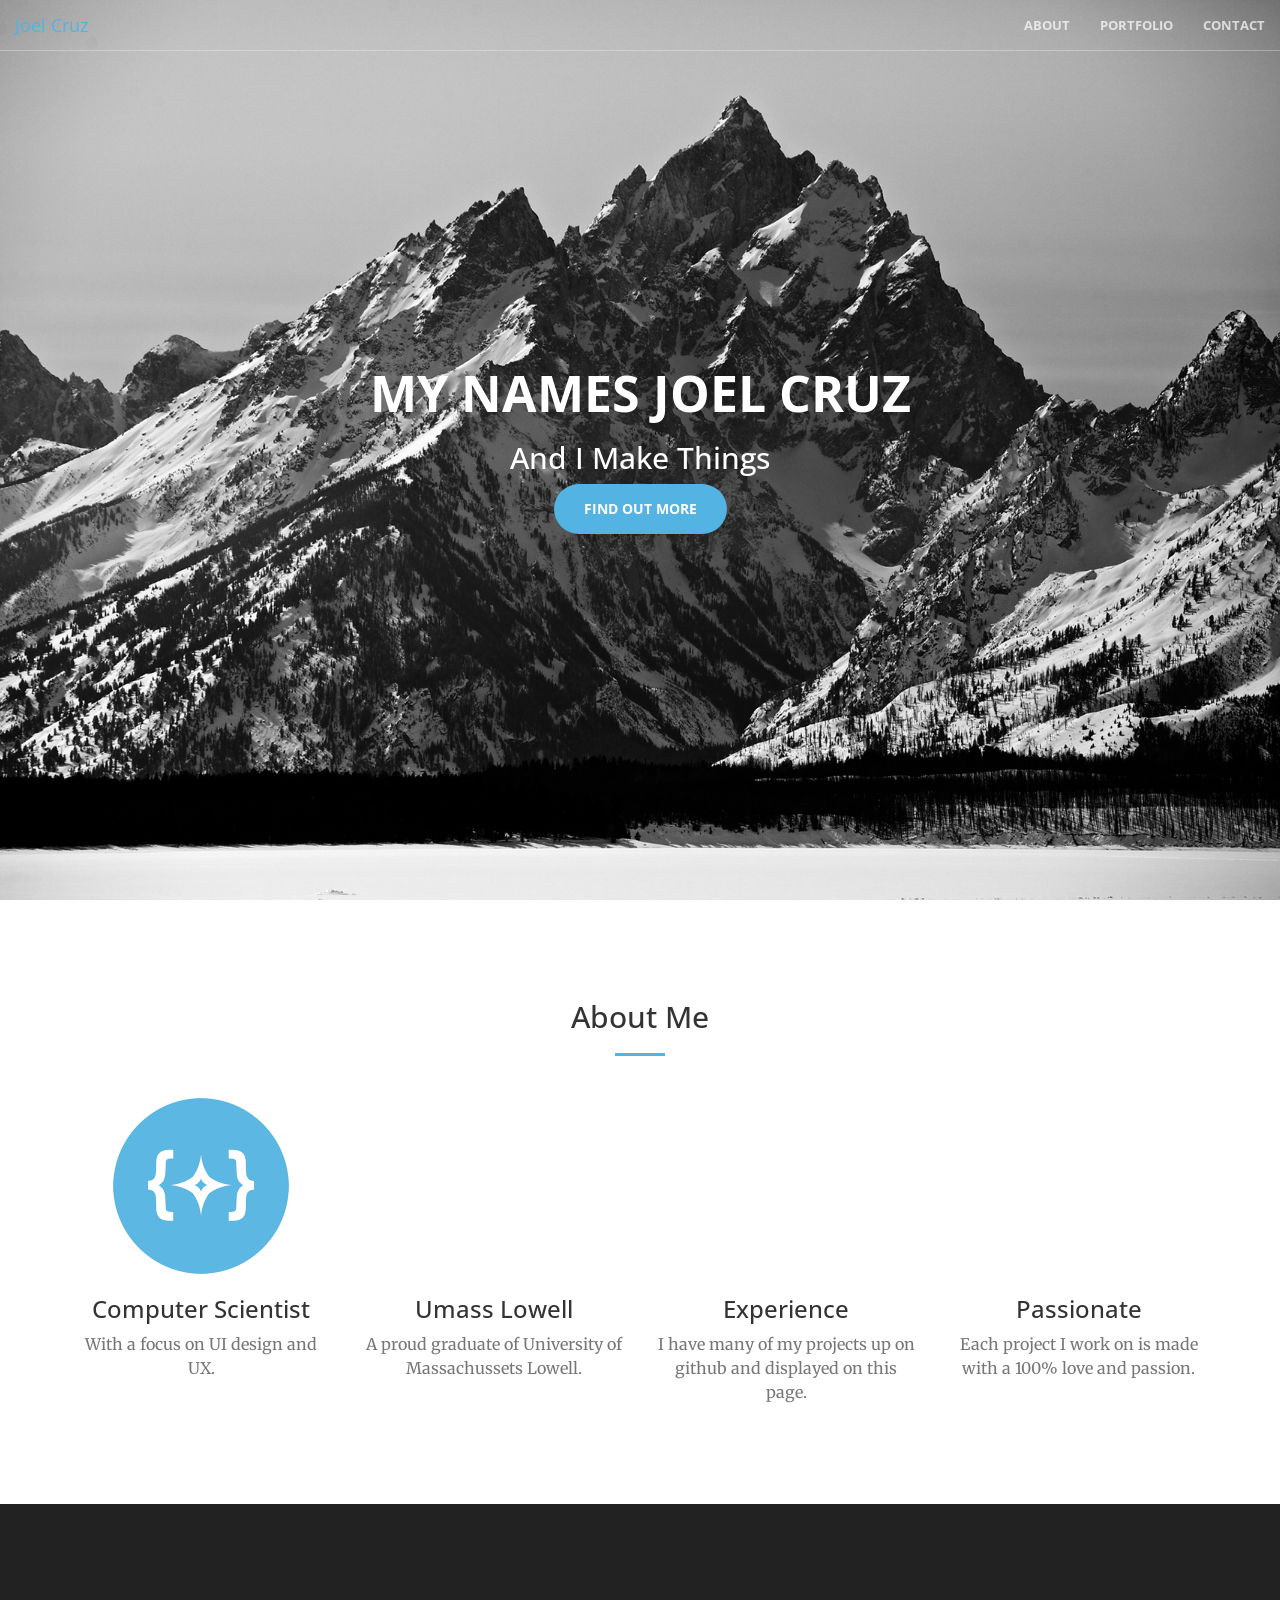
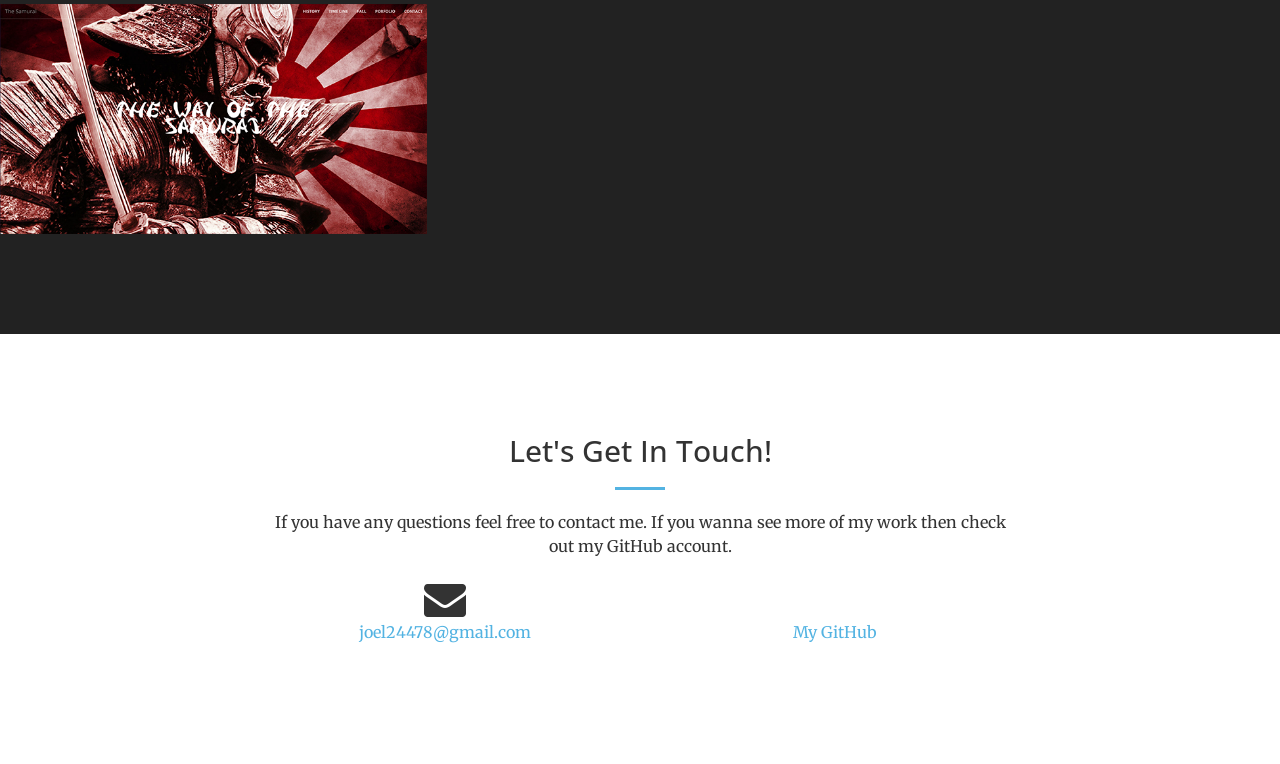
==== index.html @ 9c8fc857 "first commit" ====
<!DOCTYPE html>
<html lang="en">

<head>
    <meta charset="utf-8">
    <meta name="viewport" content="width=device-width, initial-scale=1">
    <title>Joel Cruz</title>
    <meta name="description" content="History of the Samurai">
    <!--BootStrap Core CSS-->
    <link href="assets/css/bootstrap.min.css" rel="stylesheet">
    <!-- Custom Fonts -->
    <link href="assets/bootstrap/vendor/font-awesome/css/font-awesome.min.css" rel="stylesheet" type="text/css">
    <link href='https://fonts.googleapis.com/css?family=Open+Sans:300italic,400italic,600italic,700italic,800italic,400,300,600,700,800' rel='stylesheet' type='text/css'>
    <link href='https://fonts.googleapis.com/css?family=Merriweather:400,300,300italic,400italic,700,700italic,900,900italic' rel='stylesheet' type='text/css'>
    <!-- Plugin CSS -->
    <link href="assets/bootstrap/vendor/magnific-popup/magnific-popup.css" rel="stylesheet">
    <!-- Bootstrap Theme (Creative) 
    from: https://blackrockdigital.github.io/startbootstrap-creative/-->
    <link rel="stylesheet" href="assets/bootstrap/css/creative.min.css">
    <!-- Custom Theme -->
    <link rel="stylesheet" href="assets/css/custom.css">
    <link rel="stylesheet" href="assets/css/time-line.css">
</head>

<body id="page-top">
    <nav id="mainNav" class="navbar navbar-default navbar-fixed-top">
        <div class="container-fluid">
            <div class="nav-header">
                <button type="button" class="navbar-toggle collapsed" data-toggle="collapsed" data-target="navbar-collapse-1">
                    <span class=sr-only>Toggle navigation</span> Menu
                    <i class="fa fa-bars"></i>
                </button>
                <a class="navbar-brand page-scroll" href="#page-top">Joel Cruz</a>
            </div>
            <!-- end of nav-header -->
            <!-- Collection of nav links -->
            <div class="collapse navbar-collapse" id="navbar-collapse-1">
                <ul class="nav navbar-nav navbar-right">
                    <li>
                        <a class="page-scroll" href="#about"> About </a>
                    </li>
                    <li>
                        <a class="page-scroll " href="#portfolio"> Portfolio </a>
                    </li>
                    <li>
                        <a class="page-scroll" href="#contact"> Contact </a>
                    </li>
                </ul>
            </div>
            <!-- end of navbar-collapse -->
        </div>
        <!--End of fluid-container-->
    </nav>
    <header>
        <div class="header-content">
            <div class="header-content-inner">
                <h1 id="homeHeading"> My Names Joel Cruz </h1>
                <h2> And I Make Things </h2>
                <button href="#about" class="btn btn-primary btn-xl page-scroll"> Find Out More </button>
            </div>
        </div>
    </header>
    <section id="about">
        <div class="container">
            <div class="row">
                <div class="col-lg-12 text-center">
                    <h2 class="section-heading">About Me</h2>
                    <hr class="primary">
                </div>
            </div>
        </div>
        <div class="container">
            <div class="row">
                <div class="col-lg-3 col-md-6 text-center">
                    <div class="service-box">
                        <img class="img-icon sr-icons" src="assets/img/icon-dev-blue.png" alt="">
                        <h3>Computer Scientist</h3>
                        <p class="text-muted">With a focus on UI design and UX.</p>
                    </div>
                </div>
                <div class="col-lg-3 col-md-6 text-center">
                    <div class="service-box">
                        <img class="img-icon sr-icons" src="assets/img/icon-education.png" alt="">
                        <h3>Umass Lowell</h3>
                        <p class="text-muted">A proud graduate of University of Massachussets Lowell.</p>
                    </div>
                </div>
                <div class="col-lg-3 col-md-6 text-center">
                    <div class="service-box">
                        <img class="img-icon sr-icons" src="assets/img/icon-insights-blue.png" alt="">
                        <h3>Experience</h3>
                        <p class="text-muted">I have many of my projects up on github and displayed on this page.</p>
                    </div>
                </div>
                <div class="col-lg-3 col-md-6 text-center">
                    <div class="service-box">
                        <img class="img-icon sr-icons" src="assets/img/icon-hermes-blue.png" alt="">
                        <h3>Passionate</h3>
                        <p class="text-muted">Each project I work on is made with a 100% love and passion.</p>
                    </div>
                </div>
            </div>
        </div>
    </section>
    <section class="bg-dark" id="portfolio">
        <div class="container-fluid">
            <div class="row no-gutter popup-gallery">
                <div class="col-lg-4 col-sm-6">
                    <a href="https://github.com/joel24478/Samurai-GUI" class="portfolio-box">
                        <img src="assets/img/portfolio/1.png" class="img-responsive" alt="">
                        <div class="portfolio-box-caption">
                            <div class="portfolio-box-caption-content">
                                <div class="project-category text-faded">
                                    Webpage Design
                                </div>
                                <div class="project-name">
                                    SamuraiUI
                                </div>
                            </div>
                        </div>
                    </a>
                </div>
                <div class="col-lg-4 col-sm-6">
                    <a href="img/portfolio/fullsize/2.jpg" class="portfolio-box">
                        <img src="img/portfolio/thumbnails/2.jpg" class="img-responsive" alt="">
                        <div class="portfolio-box-caption">
                            <div class="portfolio-box-caption-content">
                                <div class="project-category text-faded">
                                    Category
                                </div>
                                <div class="project-name">
                                    Project Name
                                </div>
                            </div>
                        </div>
                    </a>
                </div>
                <div class="col-lg-4 col-sm-6">
                    <a href="img/portfolio/fullsize/3.jpg" class="portfolio-box">
                        <img src="img/portfolio/thumbnails/3.jpg" class="img-responsive" alt="">
                        <div class="portfolio-box-caption">
                            <div class="portfolio-box-caption-content">
                                <div class="project-category text-faded">
                                    Category
                                </div>
                                <div class="project-name">
                                    Project Name
                                </div>
                            </div>
                        </div>
                    </a>
                </div>
                <div class="col-lg-4 col-sm-6">
                    <a href="img/portfolio/fullsize/4.jpg" class="portfolio-box">
                        <img src="img/portfolio/thumbnails/4.jpg" class="img-responsive" alt="">
                        <div class="portfolio-box-caption">
                            <div class="portfolio-box-caption-content">
                                <div class="project-category text-faded">
                                    Category
                                </div>
                                <div class="project-name">
                                    Project Name
                                </div>
                            </div>
                        </div>
                    </a>
                </div>
                <div class="col-lg-4 col-sm-6">
                    <a href="img/portfolio/fullsize/5.jpg" class="portfolio-box">
                        <img src="img/portfolio/thumbnails/5.jpg" class="img-responsive" alt="">
                        <div class="portfolio-box-caption">
                            <div class="portfolio-box-caption-content">
                                <div class="project-category text-faded">
                                    Category
                                </div>
                                <div class="project-name">
                                    Project Name
                                </div>
                            </div>
                        </div>
                    </a>
                </div>
                <div class="col-lg-4 col-sm-6">
                    <a href="img/portfolio/fullsize/6.jpg" class="portfolio-box">
                        <img src="img/portfolio/thumbnails/6.jpg" class="img-responsive" alt="">
                        <div class="portfolio-box-caption">
                            <div class="portfolio-box-caption-content">
                                <div class="project-category text-faded">
                                    Category
                                </div>
                                <div class="project-name">
                                    Project Name
                                </div>
                            </div>
                        </div>
                    </a>
                </div>
            </div>
        </div>
    </section>
    <section id="contact">
        <div class="container">
            <div class="row">
                <div class="col-lg-8 col-lg-offset-2 text-center">
                    <h2 class="section-heading">Let's Get In Touch!</h2>
                    <hr class="primary">
                    <p>If you have any questions feel free to contact me. If you wanna see more of my work then check out my GitHub account.</p>
                </div>
                <div class="col-lg-4 col-lg-offset-2 text-center">
                    <i class="fa fa-envelope fa-3x sr-contact"></i>
                    <p>
                        <a href="mailto:joel24478@gmail.com">joel24478@gmail.com</a></p>
                </div>
                <div class="col-lg-4 text-center">
                    <i class="fa fa-github fa-3x sr-contact"></i>
                    <p><a href="https://github.com/joel24478">My GitHub</a></p>
                </div>
            </div>
        </div>
    </section>
    <!-- jQuery -->
    <script src="assets/bootstrap/vendor/jquery/jquery.min.js"></script>
    <!-- Bootstrap Core JS -->
    <script src="assets/js/bootstrap.min.js"></script>
    <!-- Plugin JavaScript -->
    <script src="https://cdnjs.cloudflare.com/ajax/libs/jquery-easing/1.3/jquery.easing.min.js"></script>
    <script src="assets/bootstrap/vendor/scrollreveal/scrollreveal.min.js"></script>
    <script src="assets/bootstrap/vendor/magnific-popup/jquery.magnific-popup.min.js"></script>
    <!-- Time line JavaScript -->
    <script type="text/javascript" src="assets/js/timeline.js"></script>
    <!-- Bootstrap Theme JS -->
    <script src="assets/bootstrap/js/creative.min.js"></script>
</body>

</html>
---- assets/bootstrap/css/creative.min.css ----
/*!
 * Start Bootstrap - Creative v3.3.7+1 (http://startbootstrap.com/template-overviews/creative)
 * Copyright 2013-2016 Start Bootstrap
 * Licensed under MIT (https://github.com/BlackrockDigital/startbootstrap/blob/gh-pages/LICENSE)
 */.navbar-default,a{-webkit-transition:all .35s;-moz-transition:all .35s}header,header .header-content{position:relative;width:100%;text-align:center}body,html{height:100%;width:100%}body{font-family:Merriweather,'Helvetica Neue',Arial,sans-serif;webkit-tap-highlight-color:#222}.btn,.navbar-default,.navbar-default .navbar-header .navbar-brand,h1,h2,h3,h4,h5,h6{font-family:'Open Sans','Helvetica Neue',Arial,sans-serif}hr{border-color:#F05F40;border-width:3px;max-width:50px}hr.light{border-color:#fff}a{transition:all .35s;color:#F05F40}a:focus,a:hover{color:#eb3812}p{font-size:16px;line-height:1.5;margin-bottom:20px}.bg-primary{background-color:#F05F40}.bg-dark{background-color:#222;color:#fff}.text-faded{color:rgba(255,255,255,.7)}section{padding:100px 0}aside{padding:50px 0}.no-padding{padding:0}.navbar-default{background-color:#fff;border-color:rgba(34,34,34,.05);transition:all .35s}.btn-default,.portfolio-box .portfolio-box-caption{-webkit-transition:all .35s;-moz-transition:all .35s}.navbar-default .navbar-header .navbar-brand{color:#F05F40;font-weight:700;text-transform:uppercase}.navbar-default .navbar-header .navbar-brand:focus,.navbar-default .navbar-header .navbar-brand:hover{color:#eb3812}.navbar-default .navbar-header .navbar-toggle{font-weight:700;font-size:12px;color:#222;text-transform:uppercase}.navbar-default .nav>li>a,.navbar-default .nav>li>a:focus{text-transform:uppercase;font-weight:700;font-size:13px;color:#222}.navbar-default .nav>li>a:focus:hover,.navbar-default .nav>li>a:hover{color:#F05F40}.navbar-default .nav>li.active>a,.navbar-default .nav>li.active>a:focus{color:#F05F40!important;background-color:transparent}.navbar-default .nav>li.active>a:focus:hover,.navbar-default .nav>li.active>a:hover{background-color:transparent}@media (min-width:768px){.navbar-default{background-color:transparent;border-color:rgba(255,255,255,.3)}.navbar-default .navbar-header .navbar-brand{color:rgba(255,255,255,.7)}.navbar-default .navbar-header .navbar-brand:focus,.navbar-default .navbar-header .navbar-brand:hover{color:#fff}.navbar-default .nav>li>a,.navbar-default .nav>li>a:focus{color:rgba(255,255,255,.7)}.navbar-default .nav>li>a:focus:hover,.navbar-default .nav>li>a:hover{color:#fff}.navbar-default.affix{background-color:#fff;border-color:rgba(34,34,34,.05)}.navbar-default.affix .navbar-header .navbar-brand{color:#F05F40;font-size:14px}.navbar-default.affix .navbar-header .navbar-brand:focus,.navbar-default.affix .navbar-header .navbar-brand:hover{color:#eb3812}.navbar-default.affix .nav>li>a,.navbar-default.affix .nav>li>a:focus{color:#222}.navbar-default.affix .nav>li>a:focus:hover,.navbar-default.affix .nav>li>a:hover{color:#F05F40}}header{min-height:auto;-webkit-background-size:cover;-moz-background-size:cover;background-size:cover;-o-background-size:cover;background-position:center;background-image:url(../img/header.jpg);color:#fff}header .header-content{padding:100px 15px}header .header-content .header-content-inner h1{font-weight:700;text-transform:uppercase;margin-top:0;margin-bottom:0;font-size:30px}header .header-content .header-content-inner hr{margin:30px auto}header .header-content .header-content-inner p{font-weight:300;color:rgba(255,255,255,.7);font-size:16px;margin-bottom:50px}@media (min-width:768px){header{min-height:100%}header .header-content{position:absolute;top:50%;-webkit-transform:translateY(-50%);-ms-transform:translateY(-50%);transform:translateY(-50%);padding:0 50px}header .header-content .header-content-inner{max-width:1000px;margin-left:auto;margin-right:auto}header .header-content .header-content-inner h1{font-size:50px}header .header-content .header-content-inner p{font-size:18px;max-width:80%;margin-left:auto;margin-right:auto}}.section-heading{margin-top:0}.service-box{max-width:400px;margin:50px auto 0}@media (min-width:992px){.service-box{margin:20px auto 0}}.service-box p{margin-bottom:0}.portfolio-box{position:relative;display:block;max-width:650px;margin:0 auto}.portfolio-box .portfolio-box-caption{color:#fff;opacity:0;display:block;background:rgba(240,95,64,.9);position:absolute;bottom:0;text-align:center;width:100%;height:100%;transition:all .35s}.btn-default.active,.btn-default:active,.btn-primary.active,.btn-primary:active,.open>.dropdown-toggle.btn-default,.open>.dropdown-toggle.btn-primary{background-image:none}.portfolio-box .portfolio-box-caption .portfolio-box-caption-content{width:100%;text-align:center;position:absolute;top:50%;transform:translateY(-50%)}.portfolio-box .portfolio-box-caption .portfolio-box-caption-content .project-category,.portfolio-box .portfolio-box-caption .portfolio-box-caption-content .project-name{font-family:'Open Sans','Helvetica Neue',Arial,sans-serif;padding:0 15px}.portfolio-box .portfolio-box-caption .portfolio-box-caption-content .project-category{text-transform:uppercase;font-weight:600;font-size:14px}.portfolio-box .portfolio-box-caption .portfolio-box-caption-content .project-name{font-size:18px}.portfolio-box:hover .portfolio-box-caption{opacity:1}.portfolio-box:focus{outline:0}@media (min-width:768px){.portfolio-box .portfolio-box-caption .portfolio-box-caption-content .project-category{font-size:16px}.portfolio-box .portfolio-box-caption .portfolio-box-caption-content .project-name{font-size:22px}}.call-to-action h2{margin:0 auto 20px}.text-primary{color:#F05F40}.no-gutter>[class*=col-]{padding-right:0;padding-left:0}.btn-default{color:#222;background-color:#fff;border-color:#fff;transition:all .35s}.btn-default.active,.btn-default.focus,.btn-default:active,.btn-default:focus,.btn-default:hover,.open>.dropdown-toggle.btn-default{color:#222;background-color:#f2f2f2;border-color:#ededed}.btn-default.disabled,.btn-default.disabled.active,.btn-default.disabled.focus,.btn-default.disabled:active,.btn-default.disabled:focus,.btn-default.disabled:hover,.btn-default[disabled],.btn-default[disabled].active,.btn-default[disabled].focus,.btn-default[disabled]:active,.btn-default[disabled]:focus,.btn-default[disabled]:hover,fieldset[disabled] .btn-default,fieldset[disabled] .btn-default.active,fieldset[disabled] .btn-default.focus,fieldset[disabled] .btn-default:active,fieldset[disabled] .btn-default:focus,fieldset[disabled] .btn-default:hover{background-color:#fff;border-color:#fff}.btn-default .badge{color:#fff;background-color:#222}.btn-primary{color:#fff;background-color:#F05F40;border-color:#F05F40;-webkit-transition:all .35s;-moz-transition:all .35s;transition:all .35s}.btn-primary.active,.btn-primary.focus,.btn-primary:active,.btn-primary:focus,.btn-primary:hover,.open>.dropdown-toggle.btn-primary{color:#fff;background-color:#ee4b28;border-color:#ed431f}.btn-primary.disabled,.btn-primary.disabled.active,.btn-primary.disabled.focus,.btn-primary.disabled:active,.btn-primary.disabled:focus,.btn-primary.disabled:hover,.btn-primary[disabled],.btn-primary[disabled].active,.btn-primary[disabled].focus,.btn-primary[disabled]:active,.btn-primary[disabled]:focus,.btn-primary[disabled]:hover,fieldset[disabled] .btn-primary,fieldset[disabled] .btn-primary.active,fieldset[disabled] .btn-primary.focus,fieldset[disabled] .btn-primary:active,fieldset[disabled] .btn-primary:focus,fieldset[disabled] .btn-primary:hover{background-color:#F05F40;border-color:#F05F40}.btn-primary .badge{color:#F05F40;background-color:#fff}.btn{border:none;border-radius:300px;font-weight:700;text-transform:uppercase}.btn-xl{padding:15px 30px}::-moz-selection{color:#fff;text-shadow:none;background:#222}::selection{color:#fff;text-shadow:none;background:#222}img::selection{color:#fff;background:0 0}img::-moz-selection{color:#fff;background:0 0}
---- assets/css/custom.css ----
/*!
 * The Samurai by Joel Cruz - joel_cruz@student.uml.edu
 * Copyright 2016 Joel Cruz
 * Licensed under MIT ()
 *
 * This file was created to customize creative.css, a theme gained from
 * https://startbootstrap.com/template-overviews/creative/
 *
 * Colors: 
 * black: #282c37;
 * grey: #9baec8;
 * light gray: #d9e1e8;
 * baby blue: #53b3e2; 
 *
 */


/* Changes the header image  */

header {
    background-image: url('../img/header.jpg');
}

.bg-primary {
    background-color: #53b3e2;
}

@media (min-width: 768px) {
    .navbar-default.affix .nav>li>a,
    .navbar-default.affix .nav>li>a:hover {
        color: #53b3e2 !important;
    }
}

.navbar-default .navbar-brand {
    color: #53b3e2;
}

.navbar-default .nav>li.active>a,
.navbar-default .nav>li.active>a:focus {
    color: #53b3e2 !important;
}

.img-icon {
    width: 180px;
    height: 180px;
}

a {
    color: #53b3e2;
}

hr {
    border-color: #53b3e2;
}

.btn-primary {
    background-color: #53b3e2;
}

.btn-primary:hover,
.btn-primary:focus,
.btn-primary.focus,
.btn-primary:active,
.btn-primary.active,
.open > .dropdown-toggle.btn-primary {
    color: black;
    background-color: #d9e1e8;
    border-color: #9baec8;
}

.btn-primary.disabled,
.btn-primary[disabled],
fieldset[disabled] .btn-primary,
.btn-primary.disabled:hover,
.btn-primary[disabled]:hover,
fieldset[disabled] .btn-primary:hover,
.btn-primary.disabled:focus,
.btn-primary[disabled]:focus,
fieldset[disabled] .btn-primary:focus,
.btn-primary.disabled.focus,
.btn-primary[disabled].focus,
fieldset[disabled] .btn-primary.focus,
.btn-primary.disabled:active,
.btn-primary[disabled]:active,
fieldset[disabled] .btn-primary:active,
.btn-primary.disabled.active,
.btn-primary[disabled].active,
fieldset[disabled] .btn-primary.active {
    background-color: #d9e1e8;
    border-color: #9baec8;
}

.portfolio-box .portfolio-box-caption {
    background-color: #53b3e2;
}
---- assets/css/time-line.css ----
/*!
 * The Samurai by Joel Cruz - joel_cruz@student.uml.edu
 * Copyright 2016 Joel Cruz
 * Licensed under MIT ()
 *
 * This file was created for the time line for the page
 * 
 * Colors: 
 * grey: #d3e0f7;
 * navy blue: #181842;
 * light red: #c72e45;
 * dark red: #a10112; 
 */

.is-hidden {
    visibility: hidden;
}

.bounce-in {
    visibility: visible;
    animation: bounce-in 0.6s;
}

#timeline {
    position: relative;
    padding: 2em 0;
    margin-top: 2em;
    margin-bottom: 2em;
}

#timeline::before {
    /* this is the vertical line */
    content: '';
    position: absolute;
    top: 0;
    left: 18px;
    height: 100%;
    width: 4px;
    background: #d7e4ed;
}

@media only screen and (min-width: 1170px) {
    #timeline {
        margin-top: 3em;
        margin-bottom: 3em;
    }
    #timeline::before {
        left: 50%;
        margin-left: -2px;
    }
}

.timeline-block {
    position: relative;
    margin: 2em 0;
}

.timeline-block:after {
    content: "";
    display: table;
    clear: both;
}

.timeline-block:first-child {
    margin-top: 0;
}

.timeline-block:last-child {
    margin-bottom: 0;
}

@media only screen and (min-width: 1170px) {
    .timeline-block {
        margin: 4em 0;
    }
    .timeline-block:first-child {
        margin-top: 0;
    }
    .timeline-block:last-child {
        margin-bottom: 0;
    }
}

.timeline-img {
    position: absolute;
    top: 0;
    left: 0;
    width: 40px;
    height: 40px;
    border-radius: 50%;
    background-color: white;
    box-shadow: 0 0 0 4px white, inset 0 2px 0 rgba(0, 0, 0, 0.08), 0 3px 0 4px rgba(0, 0, 0, 0.05);
}

.timeline-img img {
    display: block;
    width: 24px;
    height: 24px;
    position: relative;
    left: 50%;
    top: 50%;
    margin-left: -12px;
    margin-top: -12px;
}

@media only screen and (min-width: 1170px) {
    .timeline-img {
        width: 60px;
        height: 60px;
        left: 50%;
        margin-left: -30px;
        /* Force Hardware Acceleration in WebKit */
        -webkit-transform: translateZ(0);
        -webkit-backface-visibility: hidden;
    }
    .cssanimations .timeline-img.is-hidden {
        visibility: hidden;
    }
    .cssanimations .timeline-img.bounce-in {
        visibility: visible;
        -webkit-animation: bounce-1 0.6s;
        -moz-animation: bounce-1 0.6s;
        animation: bounce-1 0.6s;
    }
}

@-webkit-keyframes bounce-in {
    0% {
        opacity: 0;
        -webkit-transform: scale(0.5);
    }
    60% {
        opacity: 1;
        -webkit-transform: scale(1.2);
    }
    100% {
        -webkit-transform: scale(1);
    }
}

@-moz-keyframes bounce-in {
    0% {
        opacity: 0;
        -moz-transform: scale(0.5);
    }
    60% {
        opacity: 1;
        -moz-transform: scale(1.2);
    }
    100% {
        -moz-transform: scale(1);
    }
}

@keyframes bounce-in {
    0% {
        opacity: 0;
        -webkit-transform: scale(0.5);
        -moz-transform: scale(0.5);
        -ms-transform: scale(0.5);
        -o-transform: scale(0.5);
        transform: scale(0.5);
    }
    60% {
        opacity: 1;
        -webkit-transform: scale(1.2);
        -moz-transform: scale(1.2);
        -ms-transform: scale(1.2);
        -o-transform: scale(1.2);
        transform: scale(1.2);
    }
    100% {
        -webkit-transform: scale(1);
        -moz-transform: scale(1);
        -ms-transform: scale(1);
        -o-transform: scale(1);
        transform: scale(1);
    }
}

.timeline-content {
    position: relative;
    margin-left: 60px;
    background: white;
    border-radius: 0.25em;
    padding: 1em;
    box-shadow: 2px 3px 1px 3px #d3e0f7;
}

.timeline-content:after {
    content: "";
    display: table;
    clear: both;
}

.timeline-content h2 {
    color: #303e49;
}

.timeline-content p,
.timeline-content .date {
    font-size: 13px;
    font-size: 0.8125rem;
}

.timeline-content .date {
    display: inline-block;
}

.timeline-content p {
    margin: 1em 0;
    line-height: 1.6;
}

.timeline-content .date {
    float: left;
    padding: .8em 0;
    opacity: .7;
}

.timeline-content::before {
    content: '';
    position: absolute;
    top: 16px;
    right: 100%;
    height: 0;
    width: 0;
    border: 7px solid transparent;
    border-right: 7px solid white;
}

@media only screen and (min-width: 768px) {
    .timeline-content h2 {
        font-size: 20px;
        font-size: 1.25rem;
    }
    .timeline-content p {
        font-size: 16px;
        font-size: 1rem;
    }
    .timeline-content .date {
        font-size: 14px;
        font-size: 0.875rem;
    }
}

@media only screen and (min-width: 1170px) {
    .timeline-content {
        margin-left: 0;
        padding: 1.6em;
        width: 40%;
    }
    .timeline-content::before {
        top: 24px;
        left: 100%;
        border-color: transparent;
        border-left-color: white;
    }
    .timeline-content .date {
        position: absolute;
        width: 100%;
        left: 122%;
        top: 6px;
        font-size: 16px;
        font-size: 1rem;
    }
    .timeline-block:nth-child(even) .timeline-content {
        float: right;
    }
    .timeline-block:nth-child(even) .timeline-content::before {
        top: 24px;
        left: auto;
        right: 100%;
        border-color: transparent;
        border-right-color: white;
    }
    .timeline-block:nth-child(even) .timeline-content .date {
        left: auto;
        right: 122%;
        text-align: right;
    }
    .cssanimations .timeline-content.is-hidden {
        visibility: hidden;
    }
    .cssanimations .timeline-content.bounce-in {
        visibility: visible;
        -webkit-animation: bounce-2 0.6s;
        -moz-animation: bounce-2 0.6s;
        animation: bounce-2 0.6s;
    }
}

@media only screen and (min-width: 1170px) {
    /* inverse bounce effect on even content blocks */
    .cssanimations .timeline-block:nth-child(even) .timeline-content.bounce-in {
        -webkit-animation: bounce-2-inverse 0.6s;
        -moz-animation: bounce-2-inverse 0.6s;
        animation: bounce-2-inverse 0.6s;
    }
}

@-webkit-keyframes bounce-2 {
    0% {
        opacity: 0;
        -webkit-transform: translateX(-100px);
    }
    60% {
        opacity: 1;
        -webkit-transform: translateX(20px);
    }
    100% {
        -webkit-transform: translateX(0);
    }
}

@-moz-keyframes bounce-2 {
    0% {
        opacity: 0;
        -moz-transform: translateX(-100px);
    }
    60% {
        opacity: 1;
        -moz-transform: translateX(20px);
    }
    100% {
        -moz-transform: translateX(0);
    }
}

@keyframes bounce-2 {
    0% {
        opacity: 0;
        -webkit-transform: translateX(-100px);
        -moz-transform: translateX(-100px);
        -ms-transform: translateX(-100px);
        -o-transform: translateX(-100px);
        transform: translateX(-100px);
    }
    60% {
        opacity: 1;
        -webkit-transform: translateX(20px);
        -moz-transform: translateX(20px);
        -ms-transform: translateX(20px);
        -o-transform: translateX(20px);
        transform: translateX(20px);
    }
    100% {
        -webkit-transform: translateX(0);
        -moz-transform: translateX(0);
        -ms-transform: translateX(0);
        -o-transform: translateX(0);
        transform: translateX(0);
    }
}

@-webkit-keyframes bounce-2-inverse {
    0% {
        opacity: 0;
        -webkit-transform: translateX(100px);
    }
    60% {
        opacity: 1;
        -webkit-transform: translateX(-20px);
    }
    100% {
        -webkit-transform: translateX(0);
    }
}

@-moz-keyframes bounce-2-inverse {
    0% {
        opacity: 0;
        -moz-transform: translateX(100px);
    }
    60% {
        opacity: 1;
        -moz-transform: translateX(-20px);
    }
    100% {
        -moz-transform: translateX(0);
    }
}

@keyframes bounce-2-inverse {
    0% {
        opacity: 0;
        -webkit-transform: translateX(100px);
        -moz-transform: translateX(100px);
        -ms-transform: translateX(100px);
        -o-transform: translateX(100px);
        transform: translateX(100px);
    }
    60% {
        opacity: 1;
        -webkit-transform: translateX(-20px);
        -moz-transform: translateX(-20px);
        -ms-transform: translateX(-20px);
        -o-transform: translateX(-20px);
        transform: translateX(-20px);
    }
    100% {
        -webkit-transform: translateX(0);
        -moz-transform: translateX(0);
        -ms-transform: translateX(0);
        -o-transform: translateX(0);
        transform: translateX(0);
    }
}
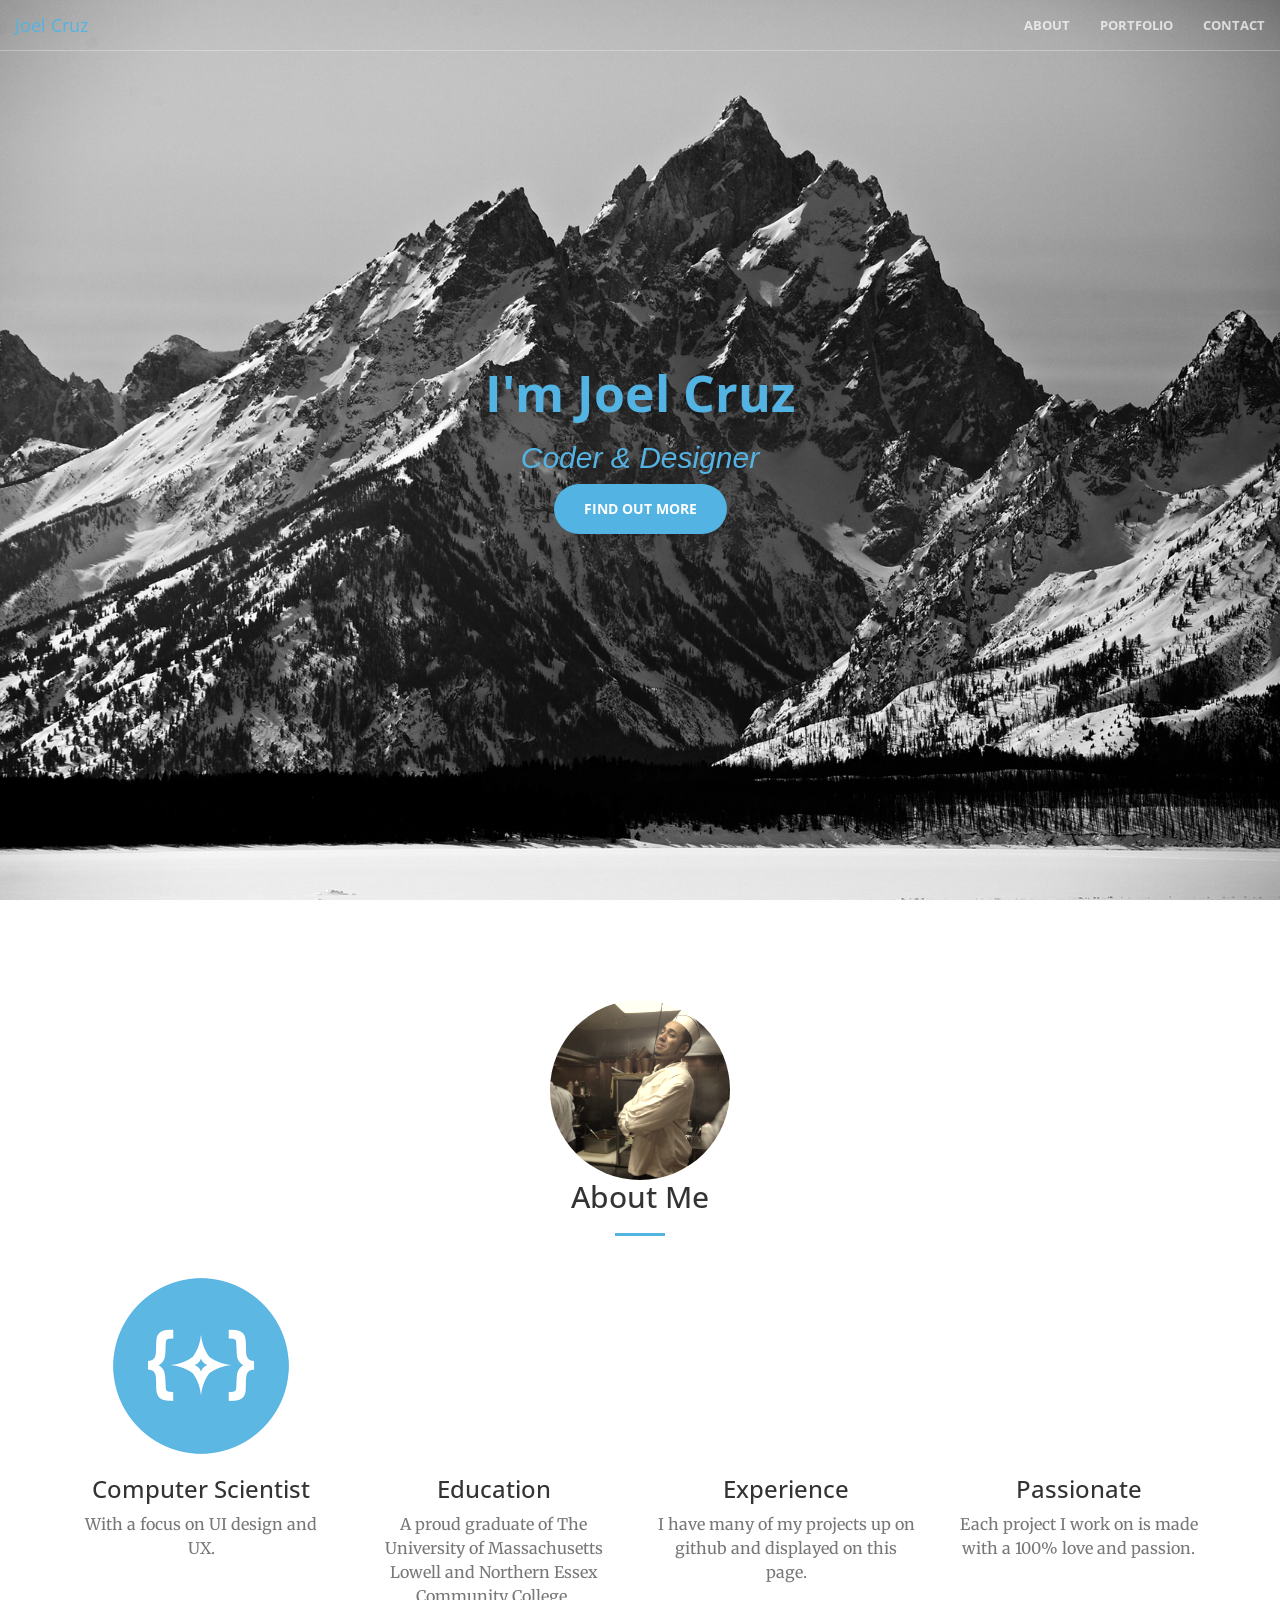
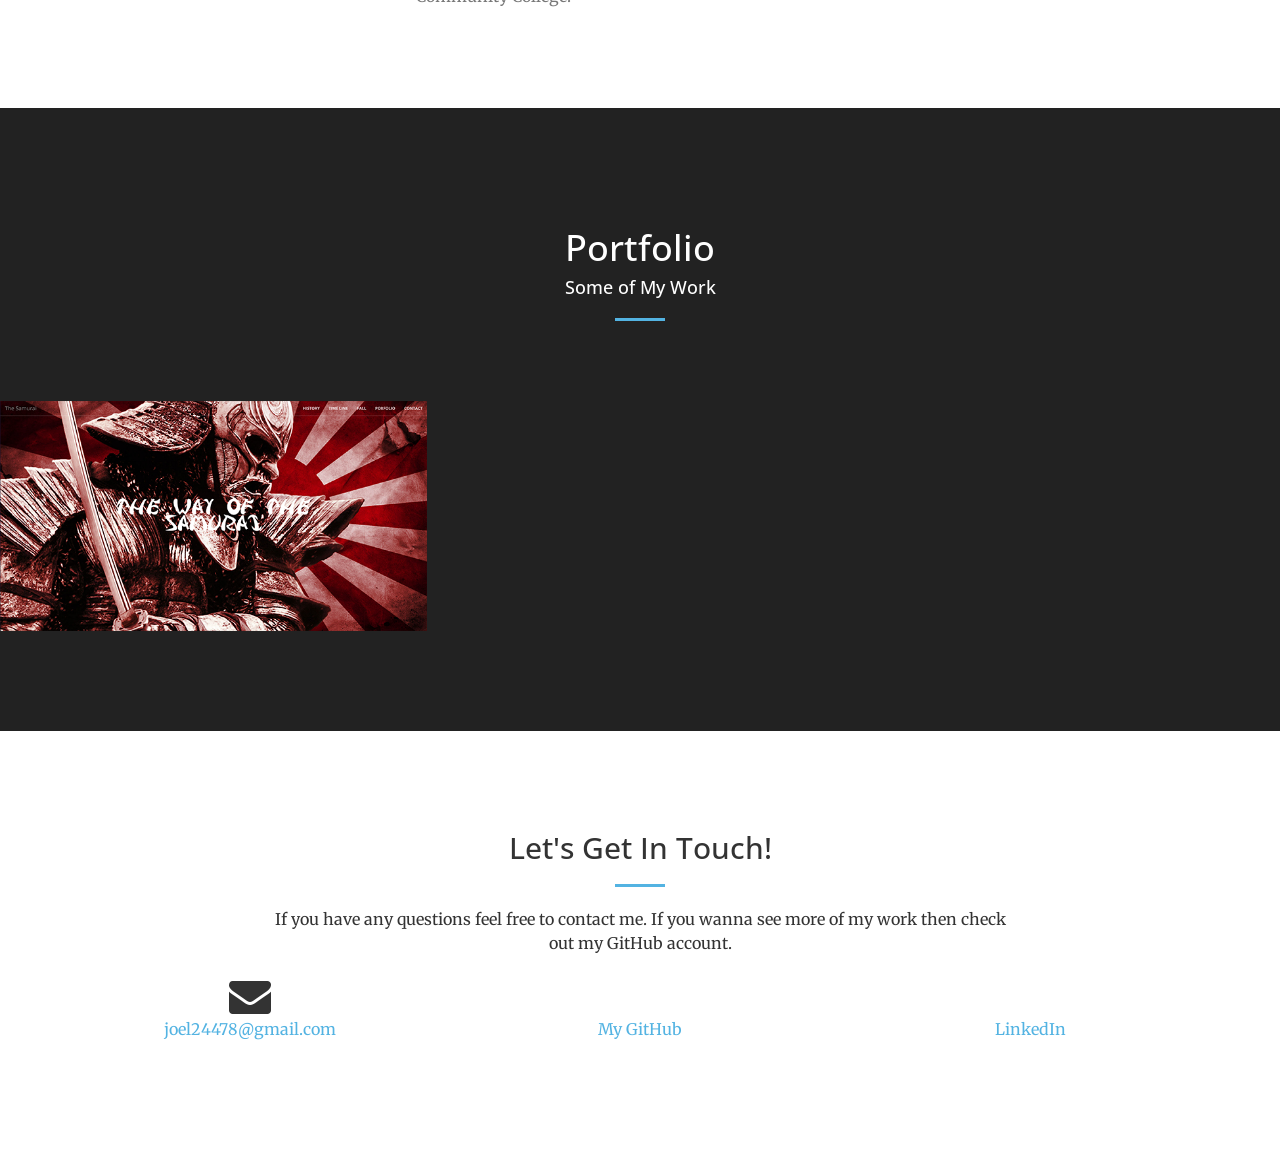
==== commit 520d5bde: "Cosmetic changes, added self-portrait" ====
--- a/index.html
+++ b/index.html
@@ -54,9 +54,9 @@
     <header>
         <div class="header-content">
             <div class="header-content-inner">
-                <h1 id="homeHeading"> My Names Joel Cruz </h1>
-                <h2> And I Make Things </h2>
-                <button href="#about" class="btn btn-primary btn-xl page-scroll"> Find Out More </button>
+                <h1 id="homeHeading"> I'm Joel Cruz </h1>
+                <h2 style="font-style:italic;"> Coder & Designer </h2>
+                <a href="#about" class="btn btn-primary btn-xl page-scroll"> Find Out More </a>
             </div>
         </div>
     </header>
@@ -64,6 +64,7 @@
         <div class="container">
             <div class="row">
                 <div class="col-lg-12 text-center">
+                    <img src="assets/img/self_portrait.jpg" class="self-portrait" alt="self-portrait">
                     <h2 class="section-heading">About Me</h2>
                     <hr class="primary">
                 </div>
@@ -81,8 +82,8 @@
                 <div class="col-lg-3 col-md-6 text-center">
                     <div class="service-box">
                         <img class="img-icon sr-icons" src="assets/img/icon-education.png" alt="">
-                        <h3>Umass Lowell</h3>
-                        <p class="text-muted">A proud graduate of University of Massachussets Lowell.</p>
+                        <h3>Education</h3>
+                        <p class="text-muted">A proud graduate of The University of Massachusetts Lowell and Northern Essex Community College.</p>
                     </div>
                 </div>
                 <div class="col-lg-3 col-md-6 text-center">
@@ -103,10 +104,15 @@
         </div>
     </section>
     <section class="bg-dark" id="portfolio">
+        <div class="portfolio-heading">
+            <h1>Portfolio</h1>
+            <h4>Some of My Work</h4>
+            <hr>
+        </div>
         <div class="container-fluid">
-            <div class="row no-gutter popup-gallery">
-                <div class="col-lg-4 col-sm-6">
-                    <a href="https://github.com/joel24478/Samurai-GUI" class="portfolio-box">
+            <div class="row no-gutter">
+                <div class="col-lg-4 col-sm-6">
+                    <a href="https://joel24478.github.io/Samurai-GUI/" class="portfolio-box">
                         <img src="assets/img/portfolio/1.png" class="img-responsive" alt="">
                         <div class="portfolio-box-caption">
                             <div class="portfolio-box-caption-content">
@@ -206,7 +212,7 @@
                     <hr class="primary">
                     <p>If you have any questions feel free to contact me. If you wanna see more of my work then check out my GitHub account.</p>
                 </div>
-                <div class="col-lg-4 col-lg-offset-2 text-center">
+                <div class="col-lg-4 text-center">
                     <i class="fa fa-envelope fa-3x sr-contact"></i>
                     <p>
                         <a href="mailto:joel24478@gmail.com">joel24478@gmail.com</a></p>
@@ -214,6 +220,10 @@
                 <div class="col-lg-4 text-center">
                     <i class="fa fa-github fa-3x sr-contact"></i>
                     <p><a href="https://github.com/joel24478">My GitHub</a></p>
+                </div>
+                <div class="col-lg-4 text-center">
+                    <i class="fa fa-linkedin-square fa-3x sr-contact"></i>
+                    <p><a href="https://www.linkedin.com/in/joel-cruz-93229670">LinkedIn</a></p>
                 </div>
             </div>
         </div>
--- a/assets/css/custom.css
+++ b/assets/css/custom.css
@@ -19,7 +19,30 @@
 
 header {
     background-image: url('../img/header.jpg');
+    color: #53b3e2;
 }
+
+.background-img {
+    background-image: url('../img/header1.png'), url('../img/header2.png');
+    position: relative;
+    top: 0;
+    left: 0;
+}
+
+#homeHeading {
+    text-transform: capitalize;
+}
+
+.hidden-img {
+    width: 200px;
+    height: 200px;
+    z-index: 0;
+    top: 50px;
+    right: 130px;
+    position: absolute;
+}
+
+.floating-background {}
 
 .bg-primary {
     background-color: #53b3e2;
@@ -93,4 +116,17 @@
 
 .portfolio-box .portfolio-box-caption {
     background-color: #53b3e2;
+}
+
+.portfolio-heading {
+    text-align: center;
+    padding-bottom: 60px;
+}
+
+.self-portrait {
+    filter: blur(.3px) sepia(0.5);
+    -webkit-filter: blur(.3px) sepia(0.5);
+    border-radius: 50%;
+    width: 180px;
+    height: 180px;
 }
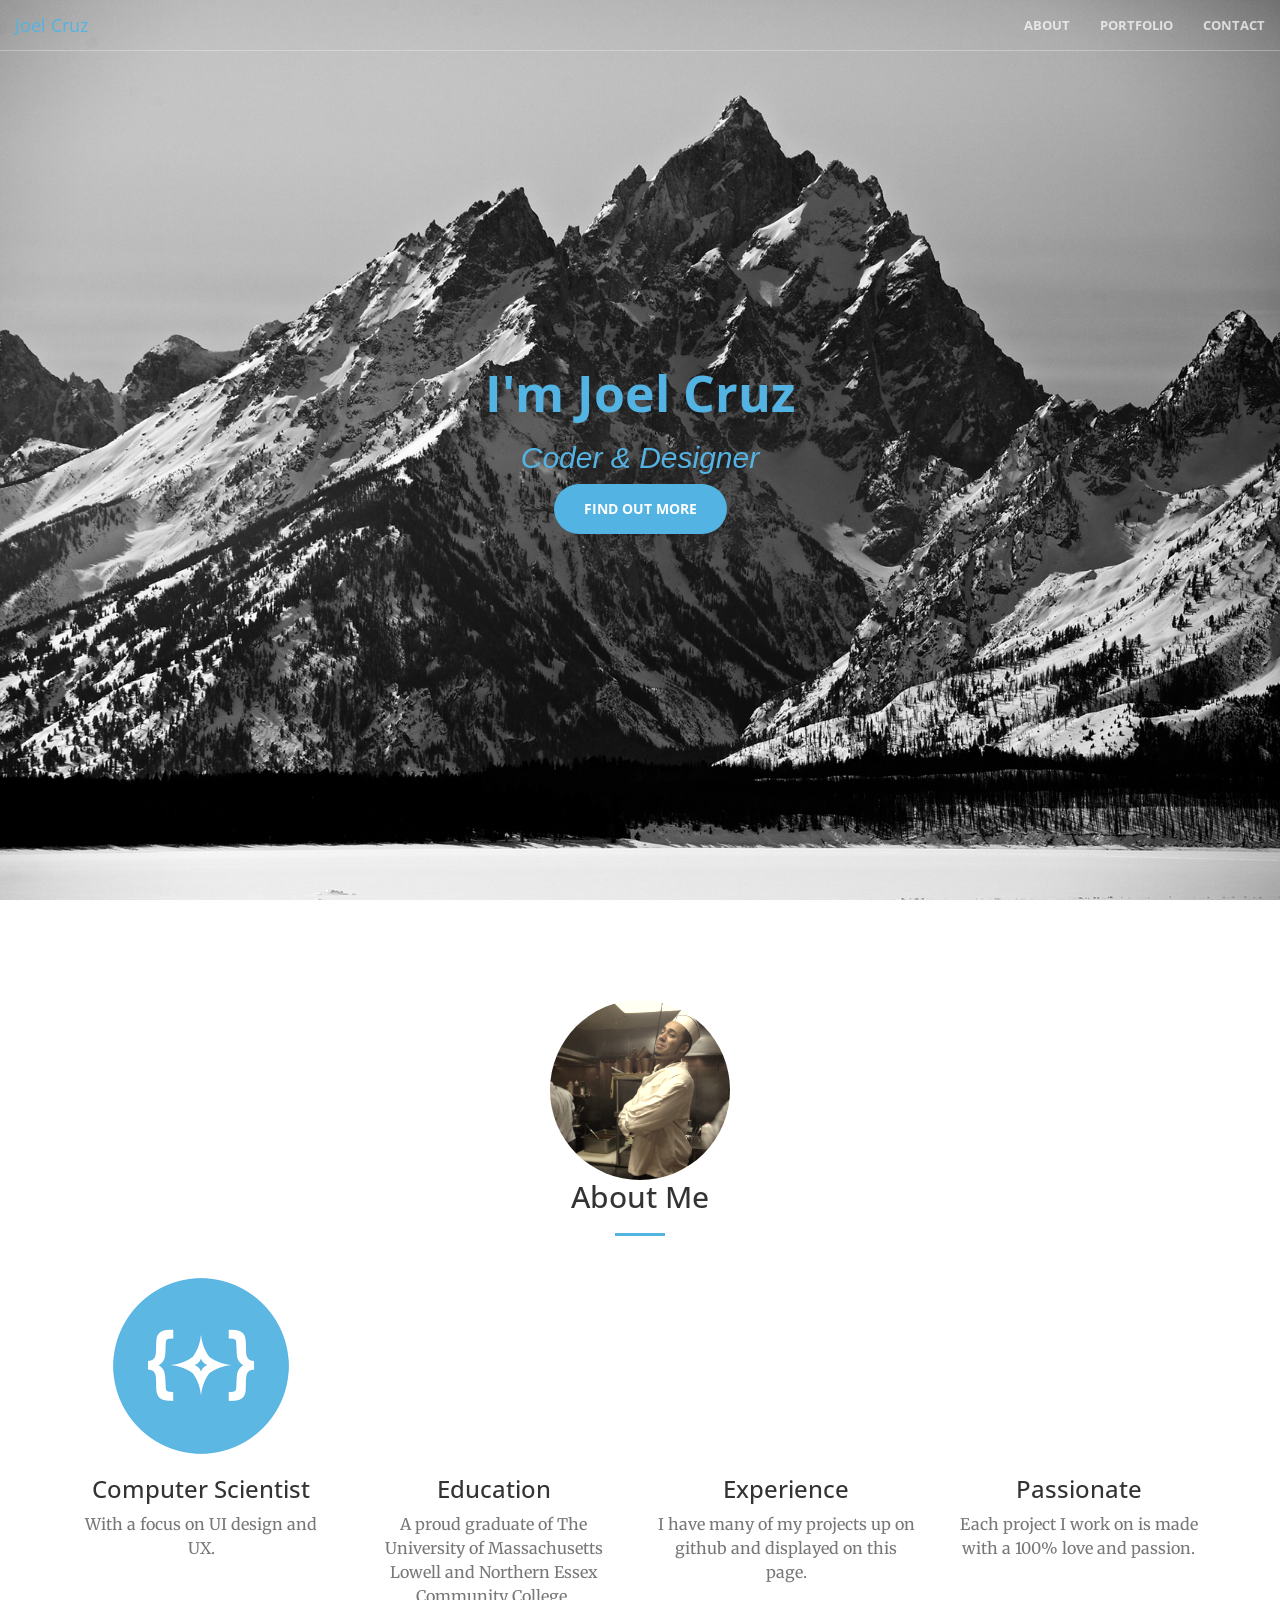
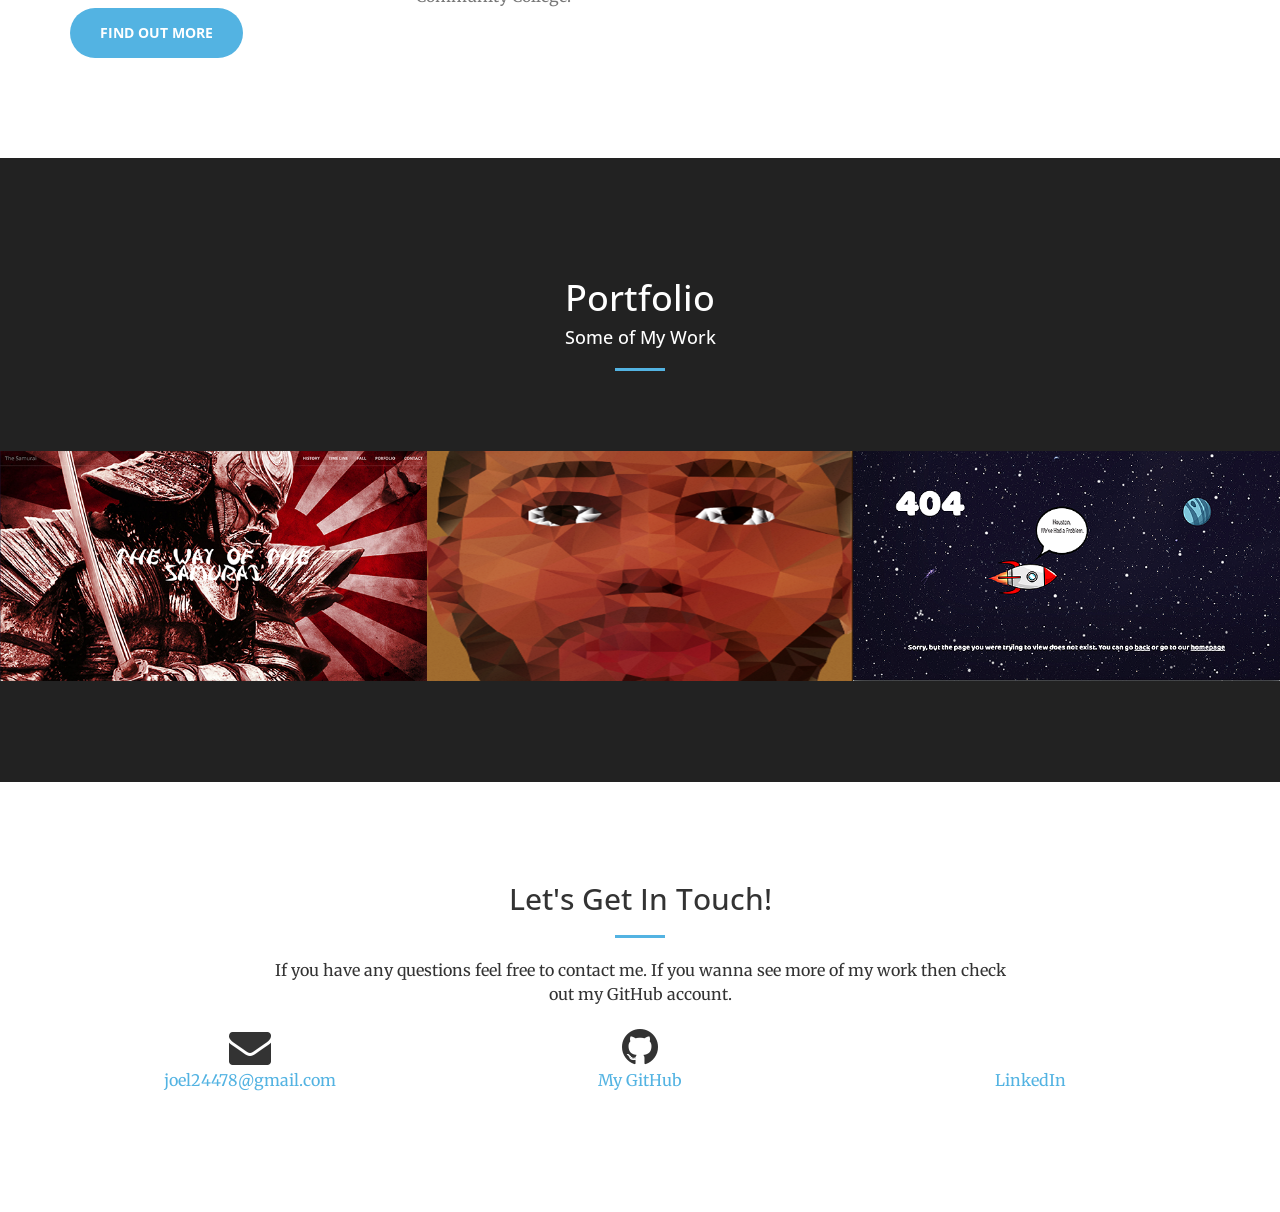
==== commit efde32ae: "Added alot of content" ====
--- a/index.html
+++ b/index.html
@@ -1,28 +1,53 @@
-<!DOCTYPE html>
-<html lang="en">
+<!doctype html>
+<html class="no-js" lang="en">
 
 <head>
     <meta charset="utf-8">
+    <meta http-equiv="x-ua-compatible" content="ie=edge">
+    <title>Home</title>
+    <meta name="description" content="Joel Cruz - Home Page">
     <meta name="viewport" content="width=device-width, initial-scale=1">
-    <title>Joel Cruz</title>
-    <meta name="description" content="History of the Samurai">
+    <!--favicon.ico-->
+    <link rel="apple-touch-icon" sizes="57x57" href="img/favicon/apple-icon-57x57.png">
+    <link rel="apple-touch-icon" sizes="60x60" href="img/favicon/apple-icon-60x60.png">
+    <link rel="apple-touch-icon" sizes="72x72" href="img/favicon/apple-icon-72x72.png">
+    <link rel="apple-touch-icon" sizes="76x76" href="img/favicon/apple-icon-76x76.png">
+    <link rel="apple-touch-icon" sizes="114x114" href="img/favicon/apple-icon-114x114.png">
+    <link rel="apple-touch-icon" sizes="120x120" href="img/favicon/apple-icon-120x120.png">
+    <link rel="apple-touch-icon" sizes="144x144" href="img/favicon/apple-icon-144x144.png">
+    <link rel="apple-touch-icon" sizes="152x152" href="img/favicon/apple-icon-152x152.png">
+    <link rel="apple-touch-icon" sizes="180x180" href="img/favicon/apple-icon-180x180.png">
+    <link rel="icon" type="image/png" sizes="192x192" href="img/favicon/android-icon-192x192.png">
+    <link rel="icon" type="image/png" sizes="32x32" href="img/favicon/favicon-32x32.png">
+    <link rel="icon" type="image/png" sizes="96x96" href="img/favicon/favicon-96x96.png">
+    <link rel="icon" type="image/png" sizes="16x16" href="img/favicon/favicon-16x16.png">
+    <link rel="manifest" href="img/favicon/manifest.json">
+    <meta name="msapplication-TileColor" content="#ffffff">
+    <meta name="msapplication-TileImage" content="img/favicon/ms-icon-144x144.png">
+    <meta name="theme-color" content="#ffffff">
+    <!-- Place favicon.ico in the root directory -->
+    <link rel="stylesheet" href="css/normalize.css">
+    <script src="js/vendor/modernizr-2.8.3.min.js"></script>
     <!--BootStrap Core CSS-->
-    <link href="assets/css/bootstrap.min.css" rel="stylesheet">
+    <link href="css/bootstrap.min.css" rel="stylesheet">
     <!-- Custom Fonts -->
-    <link href="assets/bootstrap/vendor/font-awesome/css/font-awesome.min.css" rel="stylesheet" type="text/css">
+    <link href="bootstrap/vendor/font-awesome/css/font-awesome.min.css" rel="stylesheet" type="text/css">
     <link href='https://fonts.googleapis.com/css?family=Open+Sans:300italic,400italic,600italic,700italic,800italic,400,300,600,700,800' rel='stylesheet' type='text/css'>
     <link href='https://fonts.googleapis.com/css?family=Merriweather:400,300,300italic,400italic,700,700italic,900,900italic' rel='stylesheet' type='text/css'>
     <!-- Plugin CSS -->
-    <link href="assets/bootstrap/vendor/magnific-popup/magnific-popup.css" rel="stylesheet">
+    <link href="bootstrap/vendor/magnific-popup/magnific-popup.css" rel="stylesheet">
     <!-- Bootstrap Theme (Creative) 
     from: https://blackrockdigital.github.io/startbootstrap-creative/-->
-    <link rel="stylesheet" href="assets/bootstrap/css/creative.min.css">
+    <link rel="stylesheet" href="bootstrap/css/creative.min.css">
     <!-- Custom Theme -->
-    <link rel="stylesheet" href="assets/css/custom.css">
-    <link rel="stylesheet" href="assets/css/time-line.css">
+    <link rel="stylesheet" href="css/custom.css">
+    <link rel="stylesheet" href="css/time-line.css">
 </head>
 
-<body id="page-top">
+<body>
+    <!--[if lte IE 9]>
+            <p class="browserupgrade">You are using an <strong>outdated</strong> browser. Please <a href="http://browsehappy.com/">upgrade your browser</a> to improve your experience and security.</p>
+        <![endif]-->
     <nav id="mainNav" class="navbar navbar-default navbar-fixed-top">
         <div class="container-fluid">
             <div class="nav-header">
@@ -64,7 +89,7 @@
         <div class="container">
             <div class="row">
                 <div class="col-lg-12 text-center">
-                    <img src="assets/img/self_portrait.jpg" class="self-portrait" alt="self-portrait">
+                    <img src="img/self_portrait.jpg" class="self-portrait" alt="self-portrait">
                     <h2 class="section-heading">About Me</h2>
                     <hr class="primary">
                 </div>
@@ -74,33 +99,34 @@
             <div class="row">
                 <div class="col-lg-3 col-md-6 text-center">
                     <div class="service-box">
-                        <img class="img-icon sr-icons" src="assets/img/icon-dev-blue.png" alt="">
+                        <img class="img-icon sr-icons" src="img/icon-dev-blue.png" alt="">
                         <h3>Computer Scientist</h3>
                         <p class="text-muted">With a focus on UI design and UX.</p>
                     </div>
                 </div>
                 <div class="col-lg-3 col-md-6 text-center">
                     <div class="service-box">
-                        <img class="img-icon sr-icons" src="assets/img/icon-education.png" alt="">
+                        <img class="img-icon sr-icons" src="img/icon-education.png" alt="">
                         <h3>Education</h3>
                         <p class="text-muted">A proud graduate of The University of Massachusetts Lowell and Northern Essex Community College.</p>
                     </div>
                 </div>
                 <div class="col-lg-3 col-md-6 text-center">
                     <div class="service-box">
-                        <img class="img-icon sr-icons" src="assets/img/icon-insights-blue.png" alt="">
+                        <img class="img-icon sr-icons" src="img/icon-insights-blue.png" alt="">
                         <h3>Experience</h3>
                         <p class="text-muted">I have many of my projects up on github and displayed on this page.</p>
                     </div>
                 </div>
                 <div class="col-lg-3 col-md-6 text-center">
                     <div class="service-box">
-                        <img class="img-icon sr-icons" src="assets/img/icon-hermes-blue.png" alt="">
+                        <img class="img-icon sr-icons" src="img/icon-hermes-blue.png" alt="">
                         <h3>Passionate</h3>
                         <p class="text-muted">Each project I work on is made with a 100% love and passion.</p>
                     </div>
                 </div>
             </div>
+            <a href="www.joelcruz.io/about" class="btn btn-primary btn-xl page-scroll"> Find Out More </a>
         </div>
     </section>
     <section class="bg-dark" id="portfolio">
@@ -113,7 +139,7 @@
             <div class="row no-gutter">
                 <div class="col-lg-4 col-sm-6">
                     <a href="https://joel24478.github.io/Samurai-GUI/" class="portfolio-box">
-                        <img src="assets/img/portfolio/1.png" class="img-responsive" alt="">
+                        <img src="img/portfolio/1.png" class="img-responsive" alt="">
                         <div class="portfolio-box-caption">
                             <div class="portfolio-box-caption-content">
                                 <div class="project-category text-faded">
@@ -126,9 +152,39 @@
                         </div>
                     </a>
                 </div>
-                <div class="col-lg-4 col-sm-6">
-                    <a href="img/portfolio/fullsize/2.jpg" class="portfolio-box">
-                        <img src="img/portfolio/thumbnails/2.jpg" class="img-responsive" alt="">
+                <div class="col-lg-4 col-sm-6 popup-gallery">
+                    <a href="img/portfolio/2.png" class="portfolio-box">
+                        <img src="img/portfolio/thumbnail/2.png" class="img-responsive" alt="">
+                        <div class="portfolio-box-caption">
+                            <div class="portfolio-box-caption-content">
+                                <div class="project-category text-faded">
+                                    Design
+                                </div>
+                                <div class="project-name">
+                                    Geometric Self Portait
+                                </div>
+                            </div>
+                        </div>
+                    </a>
+                </div>
+                <div class="col-lg-4 col-sm-6">
+                    <a href="http://joelcruz.io/404-RocketCSS/" class="portfolio-box">
+                        <img src="img/portfolio/thumbnail/3.png" class="img-responsive" alt="">
+                        <div class="portfolio-box-caption">
+                            <div class="portfolio-box-caption-content">
+                                <div class="project-category text-faded">
+                                    Webpage Design
+                                </div>
+                                <div class="project-name">
+                                    404 RocketCSS
+                                </div>
+                            </div>
+                        </div>
+                    </a>
+                </div>
+                <div class="col-lg-4 col-sm-6">
+                    <a href="img/portfolio/fullsize/4.jpg" class="portfolio-box">
+                        <img src="img/portfolio/thumbnail/4.png" class="img-responsive" alt="">
                         <div class="portfolio-box-caption">
                             <div class="portfolio-box-caption-content">
                                 <div class="project-category text-faded">
@@ -142,8 +198,8 @@
                     </a>
                 </div>
                 <div class="col-lg-4 col-sm-6">
-                    <a href="img/portfolio/fullsize/3.jpg" class="portfolio-box">
-                        <img src="img/portfolio/thumbnails/3.jpg" class="img-responsive" alt="">
+                    <a href="img/portfolio/fullsize/5.jpg" class="portfolio-box">
+                        <img src="img/portfolio/thumbnail/5.png" class="img-responsive" alt="">
                         <div class="portfolio-box-caption">
                             <div class="portfolio-box-caption-content">
                                 <div class="project-category text-faded">
@@ -157,38 +213,8 @@
                     </a>
                 </div>
                 <div class="col-lg-4 col-sm-6">
-                    <a href="img/portfolio/fullsize/4.jpg" class="portfolio-box">
-                        <img src="img/portfolio/thumbnails/4.jpg" class="img-responsive" alt="">
-                        <div class="portfolio-box-caption">
-                            <div class="portfolio-box-caption-content">
-                                <div class="project-category text-faded">
-                                    Category
-                                </div>
-                                <div class="project-name">
-                                    Project Name
-                                </div>
-                            </div>
-                        </div>
-                    </a>
-                </div>
-                <div class="col-lg-4 col-sm-6">
-                    <a href="img/portfolio/fullsize/5.jpg" class="portfolio-box">
-                        <img src="img/portfolio/thumbnails/5.jpg" class="img-responsive" alt="">
-                        <div class="portfolio-box-caption">
-                            <div class="portfolio-box-caption-content">
-                                <div class="project-category text-faded">
-                                    Category
-                                </div>
-                                <div class="project-name">
-                                    Project Name
-                                </div>
-                            </div>
-                        </div>
-                    </a>
-                </div>
-                <div class="col-lg-4 col-sm-6">
                     <a href="img/portfolio/fullsize/6.jpg" class="portfolio-box">
-                        <img src="img/portfolio/thumbnails/6.jpg" class="img-responsive" alt="">
+                        <img src="img/portfolio/thumbnail/6.png" class="img-responsive" alt="">
                         <div class="portfolio-box-caption">
                             <div class="portfolio-box-caption-content">
                                 <div class="project-category text-faded">
@@ -229,17 +255,34 @@
         </div>
     </section>
     <!-- jQuery -->
-    <script src="assets/bootstrap/vendor/jquery/jquery.min.js"></script>
+    <script src="bootstrap/vendor/jquery/jquery.min.js"></script>
     <!-- Bootstrap Core JS -->
-    <script src="assets/js/bootstrap.min.js"></script>
+    <script src="js/bootstrap.min.js"></script>
     <!-- Plugin JavaScript -->
     <script src="https://cdnjs.cloudflare.com/ajax/libs/jquery-easing/1.3/jquery.easing.min.js"></script>
-    <script src="assets/bootstrap/vendor/scrollreveal/scrollreveal.min.js"></script>
-    <script src="assets/bootstrap/vendor/magnific-popup/jquery.magnific-popup.min.js"></script>
+    <script src="bootstrap/vendor/scrollreveal/scrollreveal.min.js"></script>
+    <script src="bootstrap/vendor/magnific-popup/jquery.magnific-popup.min.js"></script>
     <!-- Time line JavaScript -->
     <script type="text/javascript" src="assets/js/timeline.js"></script>
     <!-- Bootstrap Theme JS -->
-    <script src="assets/bootstrap/js/creative.min.js"></script>
+    <script src="bootstrap/js/creative.min.js"></script>
+    <script src="https://code.jquery.com/jquery-3.1.0.min.js"></script>
+    <script>
+        window.jQuery || document.write('<script src="js/vendor/jquery-3.1.0.min.js"><\/script>')
+    </script>
+    <script src="js/plugins.js"></script>
+    <script src="js/main.js"></script>
+    <!-- Google Analytics: change UA-XXXXX-Y to be your site's ID. -->
+    <script>
+        window.ga = function() {
+            ga.q.push(arguments)
+        };
+        ga.q = [];
+        ga.l = +new Date;
+        ga('create', 'UA-85002588-1', 'auto');
+        ga('send', 'pageview')
+    </script>
+    <script src="https://www.google-analytics.com/analytics.js" async defer></script>
 </body>
 
 </html>
--- a/bootstrap/css/creative.min.css
+++ b/bootstrap/css/creative.min.css
@@ -0,0 +1,5 @@
+/*!
+ * Start Bootstrap - Creative v3.3.7+1 (http://startbootstrap.com/template-overviews/creative)
+ * Copyright 2013-2016 Start Bootstrap
+ * Licensed under MIT (https://github.com/BlackrockDigital/startbootstrap/blob/gh-pages/LICENSE)
+ */.navbar-default,a{-webkit-transition:all .35s;-moz-transition:all .35s}header,header .header-content{position:relative;width:100%;text-align:center}body,html{height:100%;width:100%}body{font-family:Merriweather,'Helvetica Neue',Arial,sans-serif;webkit-tap-highlight-color:#222}.btn,.navbar-default,.navbar-default .navbar-header .navbar-brand,h1,h2,h3,h4,h5,h6{font-family:'Open Sans','Helvetica Neue',Arial,sans-serif}hr{border-color:#F05F40;border-width:3px;max-width:50px}hr.light{border-color:#fff}a{transition:all .35s;color:#F05F40}a:focus,a:hover{color:#eb3812}p{font-size:16px;line-height:1.5;margin-bottom:20px}.bg-primary{background-color:#F05F40}.bg-dark{background-color:#222;color:#fff}.text-faded{color:rgba(255,255,255,.7)}section{padding:100px 0}aside{padding:50px 0}.no-padding{padding:0}.navbar-default{background-color:#fff;border-color:rgba(34,34,34,.05);transition:all .35s}.btn-default,.portfolio-box .portfolio-box-caption{-webkit-transition:all .35s;-moz-transition:all .35s}.navbar-default .navbar-header .navbar-brand{color:#F05F40;font-weight:700;text-transform:uppercase}.navbar-default .navbar-header .navbar-brand:focus,.navbar-default .navbar-header .navbar-brand:hover{color:#eb3812}.navbar-default .navbar-header .navbar-toggle{font-weight:700;font-size:12px;color:#222;text-transform:uppercase}.navbar-default .nav>li>a,.navbar-default .nav>li>a:focus{text-transform:uppercase;font-weight:700;font-size:13px;color:#222}.navbar-default .nav>li>a:focus:hover,.navbar-default .nav>li>a:hover{color:#F05F40}.navbar-default .nav>li.active>a,.navbar-default .nav>li.active>a:focus{color:#F05F40!important;background-color:transparent}.navbar-default .nav>li.active>a:focus:hover,.navbar-default .nav>li.active>a:hover{background-color:transparent}@media (min-width:768px){.navbar-default{background-color:transparent;border-color:rgba(255,255,255,.3)}.navbar-default .navbar-header .navbar-brand{color:rgba(255,255,255,.7)}.navbar-default .navbar-header .navbar-brand:focus,.navbar-default .navbar-header .navbar-brand:hover{color:#fff}.navbar-default .nav>li>a,.navbar-default .nav>li>a:focus{color:rgba(255,255,255,.7)}.navbar-default .nav>li>a:focus:hover,.navbar-default .nav>li>a:hover{color:#fff}.navbar-default.affix{background-color:#fff;border-color:rgba(34,34,34,.05)}.navbar-default.affix .navbar-header .navbar-brand{color:#F05F40;font-size:14px}.navbar-default.affix .navbar-header .navbar-brand:focus,.navbar-default.affix .navbar-header .navbar-brand:hover{color:#eb3812}.navbar-default.affix .nav>li>a,.navbar-default.affix .nav>li>a:focus{color:#222}.navbar-default.affix .nav>li>a:focus:hover,.navbar-default.affix .nav>li>a:hover{color:#F05F40}}header{min-height:auto;-webkit-background-size:cover;-moz-background-size:cover;background-size:cover;-o-background-size:cover;background-position:center;background-image:url(../img/header.jpg);color:#fff}header .header-content{padding:100px 15px}header .header-content .header-content-inner h1{font-weight:700;text-transform:uppercase;margin-top:0;margin-bottom:0;font-size:30px}header .header-content .header-content-inner hr{margin:30px auto}header .header-content .header-content-inner p{font-weight:300;color:rgba(255,255,255,.7);font-size:16px;margin-bottom:50px}@media (min-width:768px){header{min-height:100%}header .header-content{position:absolute;top:50%;-webkit-transform:translateY(-50%);-ms-transform:translateY(-50%);transform:translateY(-50%);padding:0 50px}header .header-content .header-content-inner{max-width:1000px;margin-left:auto;margin-right:auto}header .header-content .header-content-inner h1{font-size:50px}header .header-content .header-content-inner p{font-size:18px;max-width:80%;margin-left:auto;margin-right:auto}}.section-heading{margin-top:0}.service-box{max-width:400px;margin:50px auto 0}@media (min-width:992px){.service-box{margin:20px auto 0}}.service-box p{margin-bottom:0}.portfolio-box{position:relative;display:block;max-width:650px;margin:0 auto}.portfolio-box .portfolio-box-caption{color:#fff;opacity:0;display:block;background:rgba(240,95,64,.9);position:absolute;bottom:0;text-align:center;width:100%;height:100%;transition:all .35s}.btn-default.active,.btn-default:active,.btn-primary.active,.btn-primary:active,.open>.dropdown-toggle.btn-default,.open>.dropdown-toggle.btn-primary{background-image:none}.portfolio-box .portfolio-box-caption .portfolio-box-caption-content{width:100%;text-align:center;position:absolute;top:50%;transform:translateY(-50%)}.portfolio-box .portfolio-box-caption .portfolio-box-caption-content .project-category,.portfolio-box .portfolio-box-caption .portfolio-box-caption-content .project-name{font-family:'Open Sans','Helvetica Neue',Arial,sans-serif;padding:0 15px}.portfolio-box .portfolio-box-caption .portfolio-box-caption-content .project-category{text-transform:uppercase;font-weight:600;font-size:14px}.portfolio-box .portfolio-box-caption .portfolio-box-caption-content .project-name{font-size:18px}.portfolio-box:hover .portfolio-box-caption{opacity:1}.portfolio-box:focus{outline:0}@media (min-width:768px){.portfolio-box .portfolio-box-caption .portfolio-box-caption-content .project-category{font-size:16px}.portfolio-box .portfolio-box-caption .portfolio-box-caption-content .project-name{font-size:22px}}.call-to-action h2{margin:0 auto 20px}.text-primary{color:#F05F40}.no-gutter>[class*=col-]{padding-right:0;padding-left:0}.btn-default{color:#222;background-color:#fff;border-color:#fff;transition:all .35s}.btn-default.active,.btn-default.focus,.btn-default:active,.btn-default:focus,.btn-default:hover,.open>.dropdown-toggle.btn-default{color:#222;background-color:#f2f2f2;border-color:#ededed}.btn-default.disabled,.btn-default.disabled.active,.btn-default.disabled.focus,.btn-default.disabled:active,.btn-default.disabled:focus,.btn-default.disabled:hover,.btn-default[disabled],.btn-default[disabled].active,.btn-default[disabled].focus,.btn-default[disabled]:active,.btn-default[disabled]:focus,.btn-default[disabled]:hover,fieldset[disabled] .btn-default,fieldset[disabled] .btn-default.active,fieldset[disabled] .btn-default.focus,fieldset[disabled] .btn-default:active,fieldset[disabled] .btn-default:focus,fieldset[disabled] .btn-default:hover{background-color:#fff;border-color:#fff}.btn-default .badge{color:#fff;background-color:#222}.btn-primary{color:#fff;background-color:#F05F40;border-color:#F05F40;-webkit-transition:all .35s;-moz-transition:all .35s;transition:all .35s}.btn-primary.active,.btn-primary.focus,.btn-primary:active,.btn-primary:focus,.btn-primary:hover,.open>.dropdown-toggle.btn-primary{color:#fff;background-color:#ee4b28;border-color:#ed431f}.btn-primary.disabled,.btn-primary.disabled.active,.btn-primary.disabled.focus,.btn-primary.disabled:active,.btn-primary.disabled:focus,.btn-primary.disabled:hover,.btn-primary[disabled],.btn-primary[disabled].active,.btn-primary[disabled].focus,.btn-primary[disabled]:active,.btn-primary[disabled]:focus,.btn-primary[disabled]:hover,fieldset[disabled] .btn-primary,fieldset[disabled] .btn-primary.active,fieldset[disabled] .btn-primary.focus,fieldset[disabled] .btn-primary:active,fieldset[disabled] .btn-primary:focus,fieldset[disabled] .btn-primary:hover{background-color:#F05F40;border-color:#F05F40}.btn-primary .badge{color:#F05F40;background-color:#fff}.btn{border:none;border-radius:300px;font-weight:700;text-transform:uppercase}.btn-xl{padding:15px 30px}::-moz-selection{color:#fff;text-shadow:none;background:#222}::selection{color:#fff;text-shadow:none;background:#222}img::selection{color:#fff;background:0 0}img::-moz-selection{color:#fff;background:0 0}
--- a/css/custom.css
+++ b/css/custom.css
@@ -0,0 +1,132 @@
+/*!
+ * The Samurai by Joel Cruz - joel_cruz@student.uml.edu
+ * Copyright 2016 Joel Cruz
+ * Licensed under MIT ()
+ *
+ * This file was created to customize creative.css, a theme gained from
+ * https://startbootstrap.com/template-overviews/creative/
+ *
+ * Colors: 
+ * black: #282c37;
+ * grey: #9baec8;
+ * light gray: #d9e1e8;
+ * baby blue: #53b3e2; 
+ *
+ */
+
+
+/* Changes the header image  */
+
+header {
+    background-image: url('../img/header.jpg');
+    color: #53b3e2;
+}
+
+.background-img {
+    background-image: url('../img/header1.png'), url('../img/header2.png');
+    position: relative;
+    top: 0;
+    left: 0;
+}
+
+#homeHeading {
+    text-transform: capitalize;
+}
+
+.hidden-img {
+    width: 200px;
+    height: 200px;
+    z-index: 0;
+    top: 50px;
+    right: 130px;
+    position: absolute;
+}
+
+.floating-background {}
+
+.bg-primary {
+    background-color: #53b3e2;
+}
+
+@media (min-width: 768px) {
+    .navbar-default.affix .nav>li>a,
+    .navbar-default.affix .nav>li>a:hover {
+        color: #53b3e2 !important;
+    }
+}
+
+.navbar-default .navbar-brand {
+    color: #53b3e2;
+}
+
+.navbar-default .nav>li.active>a,
+.navbar-default .nav>li.active>a:focus {
+    color: #53b3e2 !important;
+}
+
+.img-icon {
+    width: 180px;
+    height: 180px;
+}
+
+a {
+    color: #53b3e2;
+}
+
+hr {
+    border-color: #53b3e2;
+}
+
+.btn-primary {
+    background-color: #53b3e2;
+}
+
+.btn-primary:hover,
+.btn-primary:focus,
+.btn-primary.focus,
+.btn-primary:active,
+.btn-primary.active,
+.open > .dropdown-toggle.btn-primary {
+    color: black;
+    background-color: #d9e1e8;
+    border-color: #9baec8;
+}
+
+.btn-primary.disabled,
+.btn-primary[disabled],
+fieldset[disabled] .btn-primary,
+.btn-primary.disabled:hover,
+.btn-primary[disabled]:hover,
+fieldset[disabled] .btn-primary:hover,
+.btn-primary.disabled:focus,
+.btn-primary[disabled]:focus,
+fieldset[disabled] .btn-primary:focus,
+.btn-primary.disabled.focus,
+.btn-primary[disabled].focus,
+fieldset[disabled] .btn-primary.focus,
+.btn-primary.disabled:active,
+.btn-primary[disabled]:active,
+fieldset[disabled] .btn-primary:active,
+.btn-primary.disabled.active,
+.btn-primary[disabled].active,
+fieldset[disabled] .btn-primary.active {
+    background-color: #d9e1e8;
+    border-color: #9baec8;
+}
+
+.portfolio-box .portfolio-box-caption {
+    background-color: #53b3e2;
+}
+
+.portfolio-heading {
+    text-align: center;
+    padding-bottom: 60px;
+}
+
+.self-portrait {
+    filter: blur(.3px) sepia(0.5);
+    -webkit-filter: blur(.3px) sepia(0.5);
+    border-radius: 50%;
+    width: 180px;
+    height: 180px;
+}
--- a/css/time-line.css
+++ b/css/time-line.css
@@ -0,0 +1,408 @@
+/*!
+ * The Samurai by Joel Cruz - joel_cruz@student.uml.edu
+ * Copyright 2016 Joel Cruz
+ * Licensed under MIT ()
+ *
+ * This file was created for the time line for the page
+ * 
+ * Colors: 
+ * grey: #d3e0f7;
+ * navy blue: #181842;
+ * light red: #c72e45;
+ * dark red: #a10112; 
+ */
+
+.is-hidden {
+    visibility: hidden;
+}
+
+.bounce-in {
+    visibility: visible;
+    animation: bounce-in 0.6s;
+}
+
+#timeline {
+    position: relative;
+    padding: 2em 0;
+    margin-top: 2em;
+    margin-bottom: 2em;
+}
+
+#timeline::before {
+    /* this is the vertical line */
+    content: '';
+    position: absolute;
+    top: 0;
+    left: 18px;
+    height: 100%;
+    width: 4px;
+    background: #d7e4ed;
+}
+
+@media only screen and (min-width: 1170px) {
+    #timeline {
+        margin-top: 3em;
+        margin-bottom: 3em;
+    }
+    #timeline::before {
+        left: 50%;
+        margin-left: -2px;
+    }
+}
+
+.timeline-block {
+    position: relative;
+    margin: 2em 0;
+}
+
+.timeline-block:after {
+    content: "";
+    display: table;
+    clear: both;
+}
+
+.timeline-block:first-child {
+    margin-top: 0;
+}
+
+.timeline-block:last-child {
+    margin-bottom: 0;
+}
+
+@media only screen and (min-width: 1170px) {
+    .timeline-block {
+        margin: 4em 0;
+    }
+    .timeline-block:first-child {
+        margin-top: 0;
+    }
+    .timeline-block:last-child {
+        margin-bottom: 0;
+    }
+}
+
+.timeline-img {
+    position: absolute;
+    top: 0;
+    left: 0;
+    width: 40px;
+    height: 40px;
+    border-radius: 50%;
+    background-color: white;
+    box-shadow: 0 0 0 4px white, inset 0 2px 0 rgba(0, 0, 0, 0.08), 0 3px 0 4px rgba(0, 0, 0, 0.05);
+}
+
+.timeline-img img {
+    display: block;
+    width: 24px;
+    height: 24px;
+    position: relative;
+    left: 50%;
+    top: 50%;
+    margin-left: -12px;
+    margin-top: -12px;
+}
+
+@media only screen and (min-width: 1170px) {
+    .timeline-img {
+        width: 60px;
+        height: 60px;
+        left: 50%;
+        margin-left: -30px;
+        /* Force Hardware Acceleration in WebKit */
+        -webkit-transform: translateZ(0);
+        -webkit-backface-visibility: hidden;
+    }
+    .cssanimations .timeline-img.is-hidden {
+        visibility: hidden;
+    }
+    .cssanimations .timeline-img.bounce-in {
+        visibility: visible;
+        -webkit-animation: bounce-1 0.6s;
+        -moz-animation: bounce-1 0.6s;
+        animation: bounce-1 0.6s;
+    }
+}
+
+@-webkit-keyframes bounce-in {
+    0% {
+        opacity: 0;
+        -webkit-transform: scale(0.5);
+    }
+    60% {
+        opacity: 1;
+        -webkit-transform: scale(1.2);
+    }
+    100% {
+        -webkit-transform: scale(1);
+    }
+}
+
+@-moz-keyframes bounce-in {
+    0% {
+        opacity: 0;
+        -moz-transform: scale(0.5);
+    }
+    60% {
+        opacity: 1;
+        -moz-transform: scale(1.2);
+    }
+    100% {
+        -moz-transform: scale(1);
+    }
+}
+
+@keyframes bounce-in {
+    0% {
+        opacity: 0;
+        -webkit-transform: scale(0.5);
+        -moz-transform: scale(0.5);
+        -ms-transform: scale(0.5);
+        -o-transform: scale(0.5);
+        transform: scale(0.5);
+    }
+    60% {
+        opacity: 1;
+        -webkit-transform: scale(1.2);
+        -moz-transform: scale(1.2);
+        -ms-transform: scale(1.2);
+        -o-transform: scale(1.2);
+        transform: scale(1.2);
+    }
+    100% {
+        -webkit-transform: scale(1);
+        -moz-transform: scale(1);
+        -ms-transform: scale(1);
+        -o-transform: scale(1);
+        transform: scale(1);
+    }
+}
+
+.timeline-content {
+    position: relative;
+    margin-left: 60px;
+    background: white;
+    border-radius: 0.25em;
+    padding: 1em;
+    box-shadow: 2px 3px 1px 3px #d3e0f7;
+}
+
+.timeline-content:after {
+    content: "";
+    display: table;
+    clear: both;
+}
+
+.timeline-content h2 {
+    color: #303e49;
+}
+
+.timeline-content p,
+.timeline-content .date {
+    font-size: 13px;
+    font-size: 0.8125rem;
+}
+
+.timeline-content .date {
+    display: inline-block;
+}
+
+.timeline-content p {
+    margin: 1em 0;
+    line-height: 1.6;
+}
+
+.timeline-content .date {
+    float: left;
+    padding: .8em 0;
+    opacity: .7;
+}
+
+.timeline-content::before {
+    content: '';
+    position: absolute;
+    top: 16px;
+    right: 100%;
+    height: 0;
+    width: 0;
+    border: 7px solid transparent;
+    border-right: 7px solid white;
+}
+
+@media only screen and (min-width: 768px) {
+    .timeline-content h2 {
+        font-size: 20px;
+        font-size: 1.25rem;
+    }
+    .timeline-content p {
+        font-size: 16px;
+        font-size: 1rem;
+    }
+    .timeline-content .date {
+        font-size: 14px;
+        font-size: 0.875rem;
+    }
+}
+
+@media only screen and (min-width: 1170px) {
+    .timeline-content {
+        margin-left: 0;
+        padding: 1.6em;
+        width: 40%;
+    }
+    .timeline-content::before {
+        top: 24px;
+        left: 100%;
+        border-color: transparent;
+        border-left-color: white;
+    }
+    .timeline-content .date {
+        position: absolute;
+        width: 100%;
+        left: 122%;
+        top: 6px;
+        font-size: 16px;
+        font-size: 1rem;
+    }
+    .timeline-block:nth-child(even) .timeline-content {
+        float: right;
+    }
+    .timeline-block:nth-child(even) .timeline-content::before {
+        top: 24px;
+        left: auto;
+        right: 100%;
+        border-color: transparent;
+        border-right-color: white;
+    }
+    .timeline-block:nth-child(even) .timeline-content .date {
+        left: auto;
+        right: 122%;
+        text-align: right;
+    }
+    .cssanimations .timeline-content.is-hidden {
+        visibility: hidden;
+    }
+    .cssanimations .timeline-content.bounce-in {
+        visibility: visible;
+        -webkit-animation: bounce-2 0.6s;
+        -moz-animation: bounce-2 0.6s;
+        animation: bounce-2 0.6s;
+    }
+}
+
+@media only screen and (min-width: 1170px) {
+    /* inverse bounce effect on even content blocks */
+    .cssanimations .timeline-block:nth-child(even) .timeline-content.bounce-in {
+        -webkit-animation: bounce-2-inverse 0.6s;
+        -moz-animation: bounce-2-inverse 0.6s;
+        animation: bounce-2-inverse 0.6s;
+    }
+}
+
+@-webkit-keyframes bounce-2 {
+    0% {
+        opacity: 0;
+        -webkit-transform: translateX(-100px);
+    }
+    60% {
+        opacity: 1;
+        -webkit-transform: translateX(20px);
+    }
+    100% {
+        -webkit-transform: translateX(0);
+    }
+}
+
+@-moz-keyframes bounce-2 {
+    0% {
+        opacity: 0;
+        -moz-transform: translateX(-100px);
+    }
+    60% {
+        opacity: 1;
+        -moz-transform: translateX(20px);
+    }
+    100% {
+        -moz-transform: translateX(0);
+    }
+}
+
+@keyframes bounce-2 {
+    0% {
+        opacity: 0;
+        -webkit-transform: translateX(-100px);
+        -moz-transform: translateX(-100px);
+        -ms-transform: translateX(-100px);
+        -o-transform: translateX(-100px);
+        transform: translateX(-100px);
+    }
+    60% {
+        opacity: 1;
+        -webkit-transform: translateX(20px);
+        -moz-transform: translateX(20px);
+        -ms-transform: translateX(20px);
+        -o-transform: translateX(20px);
+        transform: translateX(20px);
+    }
+    100% {
+        -webkit-transform: translateX(0);
+        -moz-transform: translateX(0);
+        -ms-transform: translateX(0);
+        -o-transform: translateX(0);
+        transform: translateX(0);
+    }
+}
+
+@-webkit-keyframes bounce-2-inverse {
+    0% {
+        opacity: 0;
+        -webkit-transform: translateX(100px);
+    }
+    60% {
+        opacity: 1;
+        -webkit-transform: translateX(-20px);
+    }
+    100% {
+        -webkit-transform: translateX(0);
+    }
+}
+
+@-moz-keyframes bounce-2-inverse {
+    0% {
+        opacity: 0;
+        -moz-transform: translateX(100px);
+    }
+    60% {
+        opacity: 1;
+        -moz-transform: translateX(-20px);
+    }
+    100% {
+        -moz-transform: translateX(0);
+    }
+}
+
+@keyframes bounce-2-inverse {
+    0% {
+        opacity: 0;
+        -webkit-transform: translateX(100px);
+        -moz-transform: translateX(100px);
+        -ms-transform: translateX(100px);
+        -o-transform: translateX(100px);
+        transform: translateX(100px);
+    }
+    60% {
+        opacity: 1;
+        -webkit-transform: translateX(-20px);
+        -moz-transform: translateX(-20px);
+        -ms-transform: translateX(-20px);
+        -o-transform: translateX(-20px);
+        transform: translateX(-20px);
+    }
+    100% {
+        -webkit-transform: translateX(0);
+        -moz-transform: translateX(0);
+        -ms-transform: translateX(0);
+        -o-transform: translateX(0);
+        transform: translateX(0);
+    }
+}
